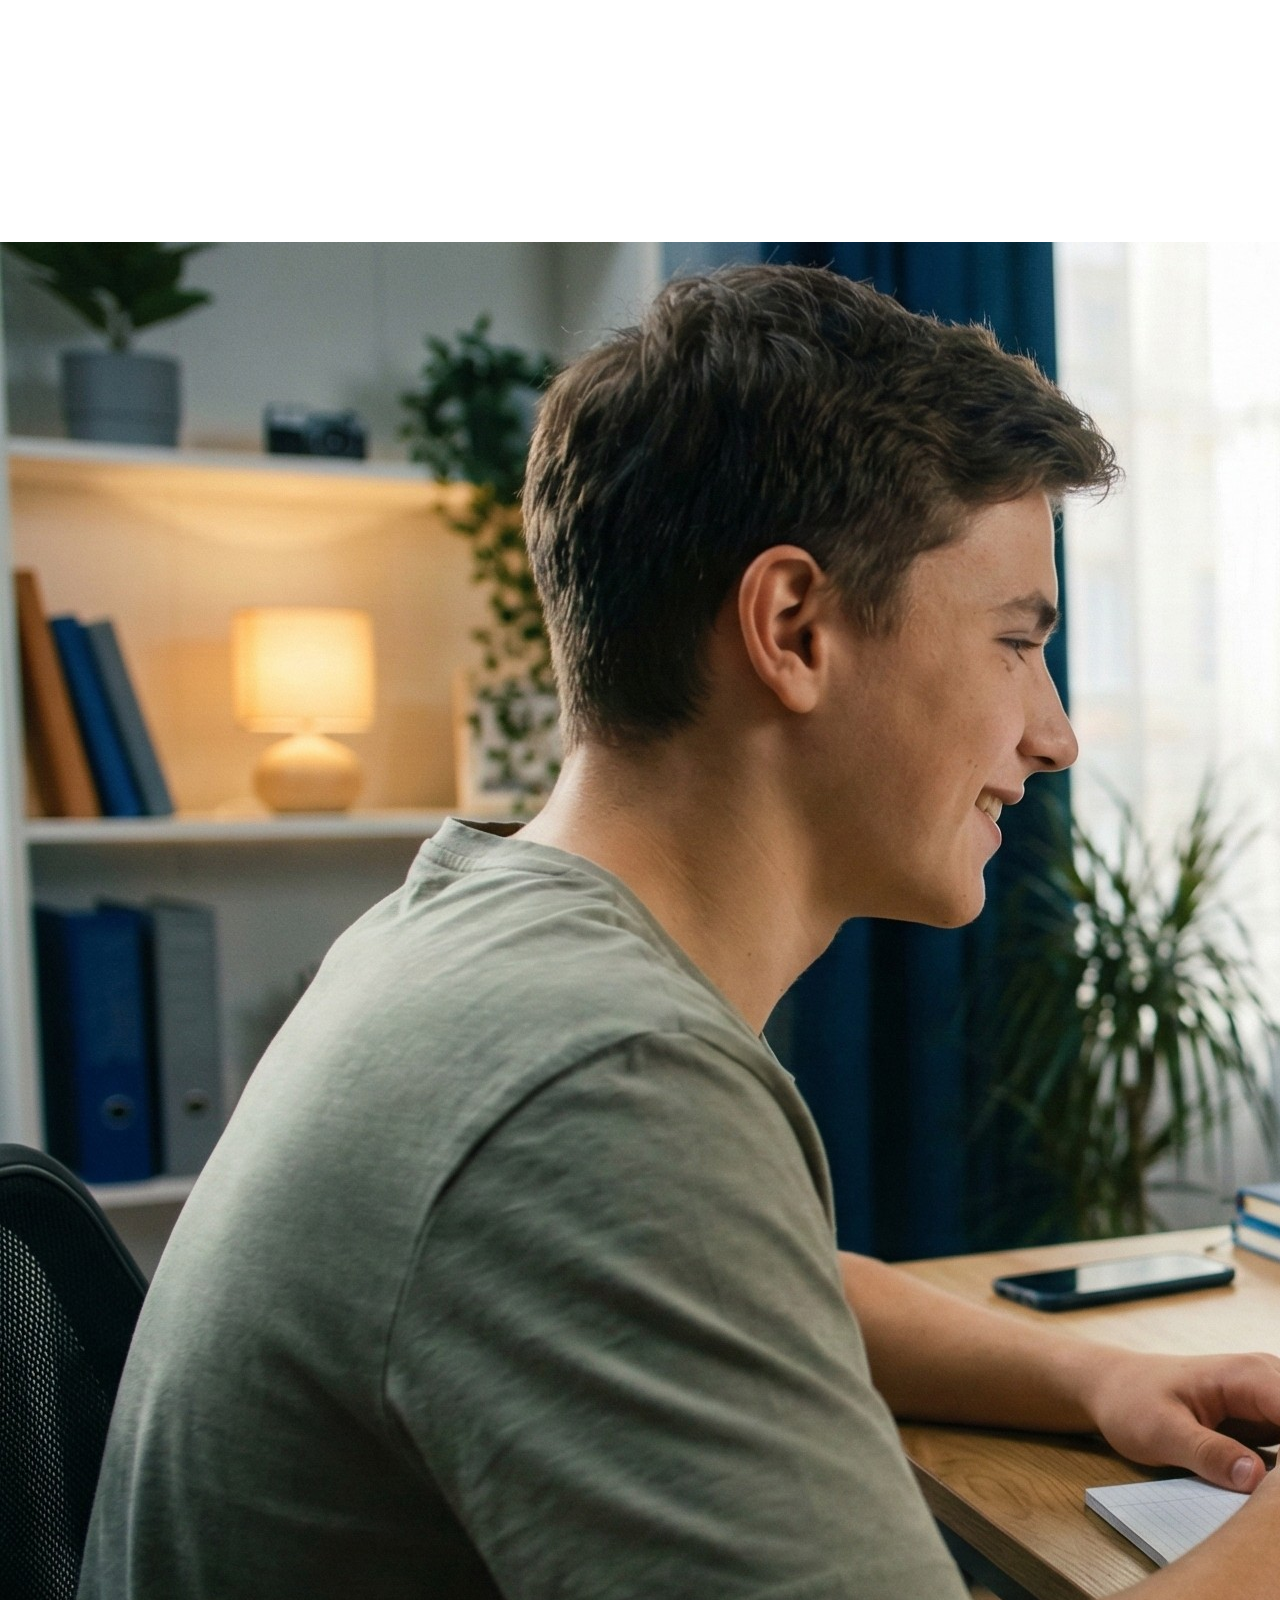
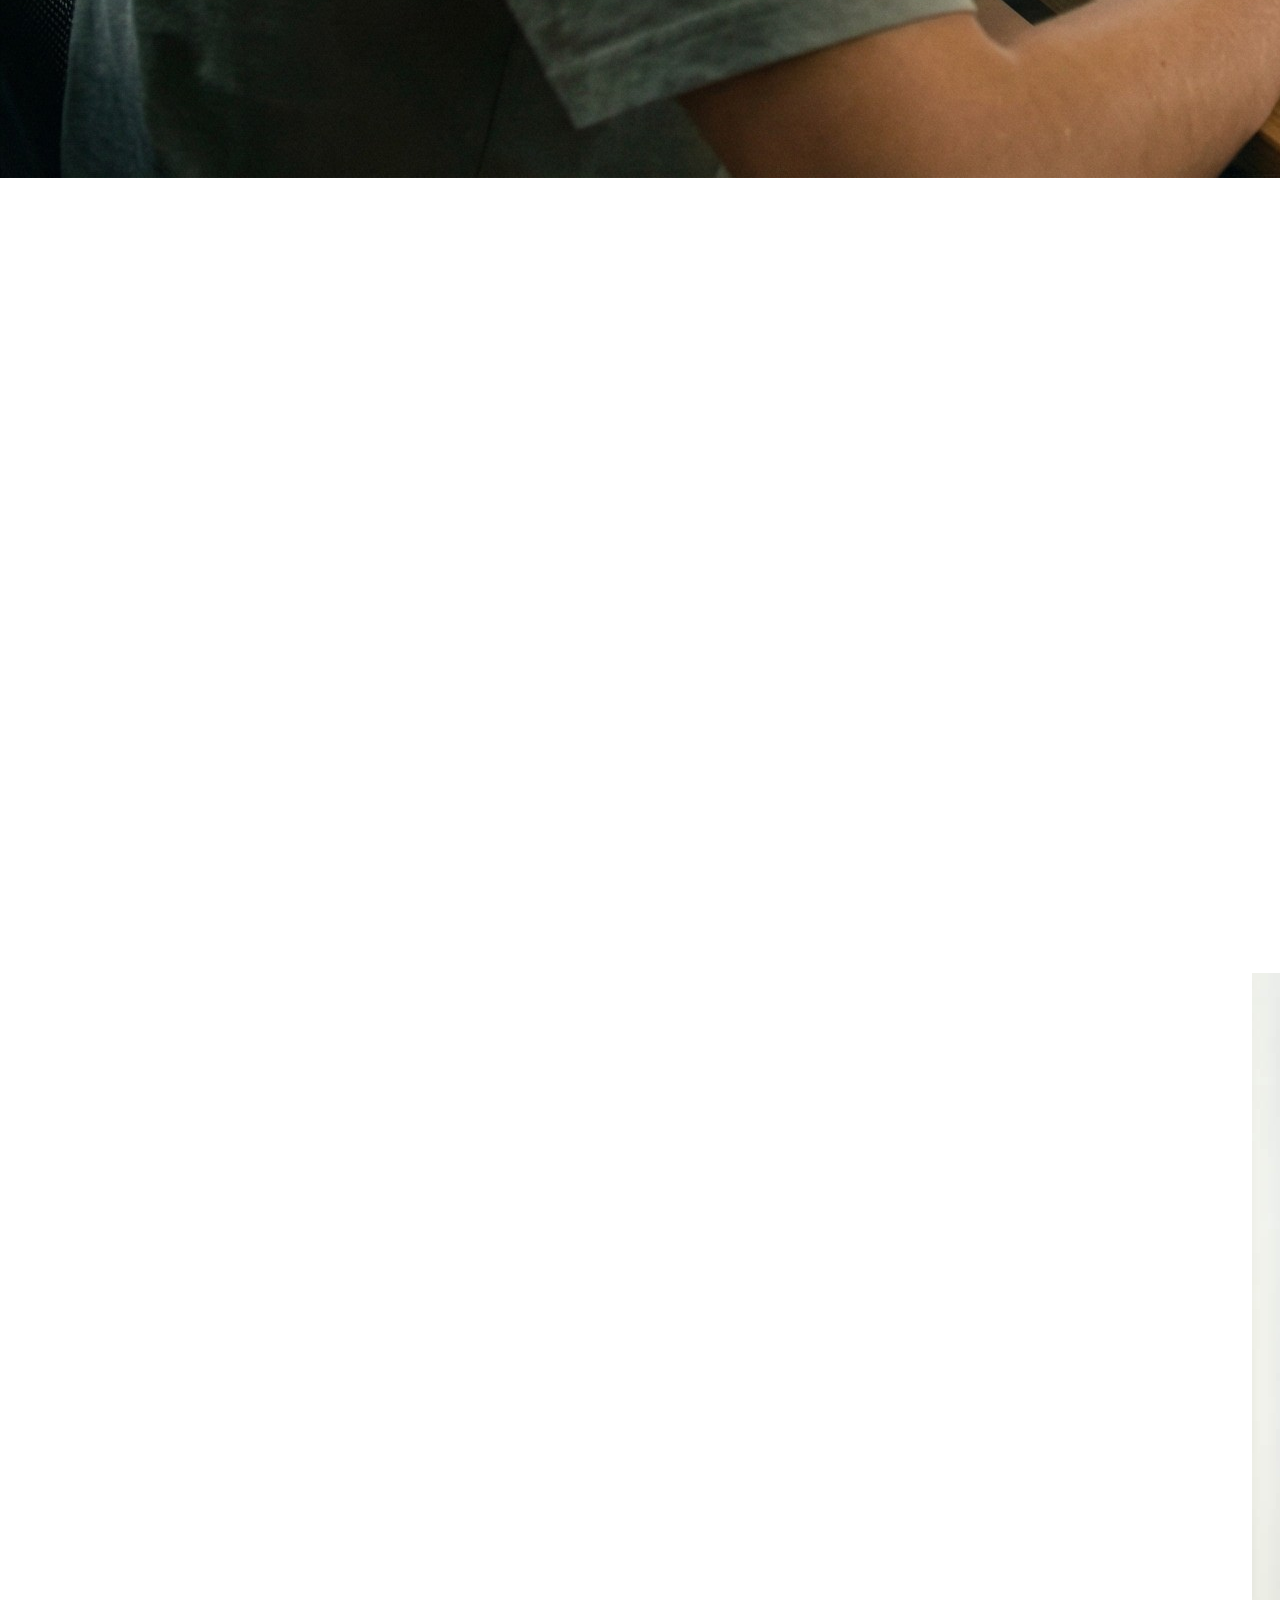
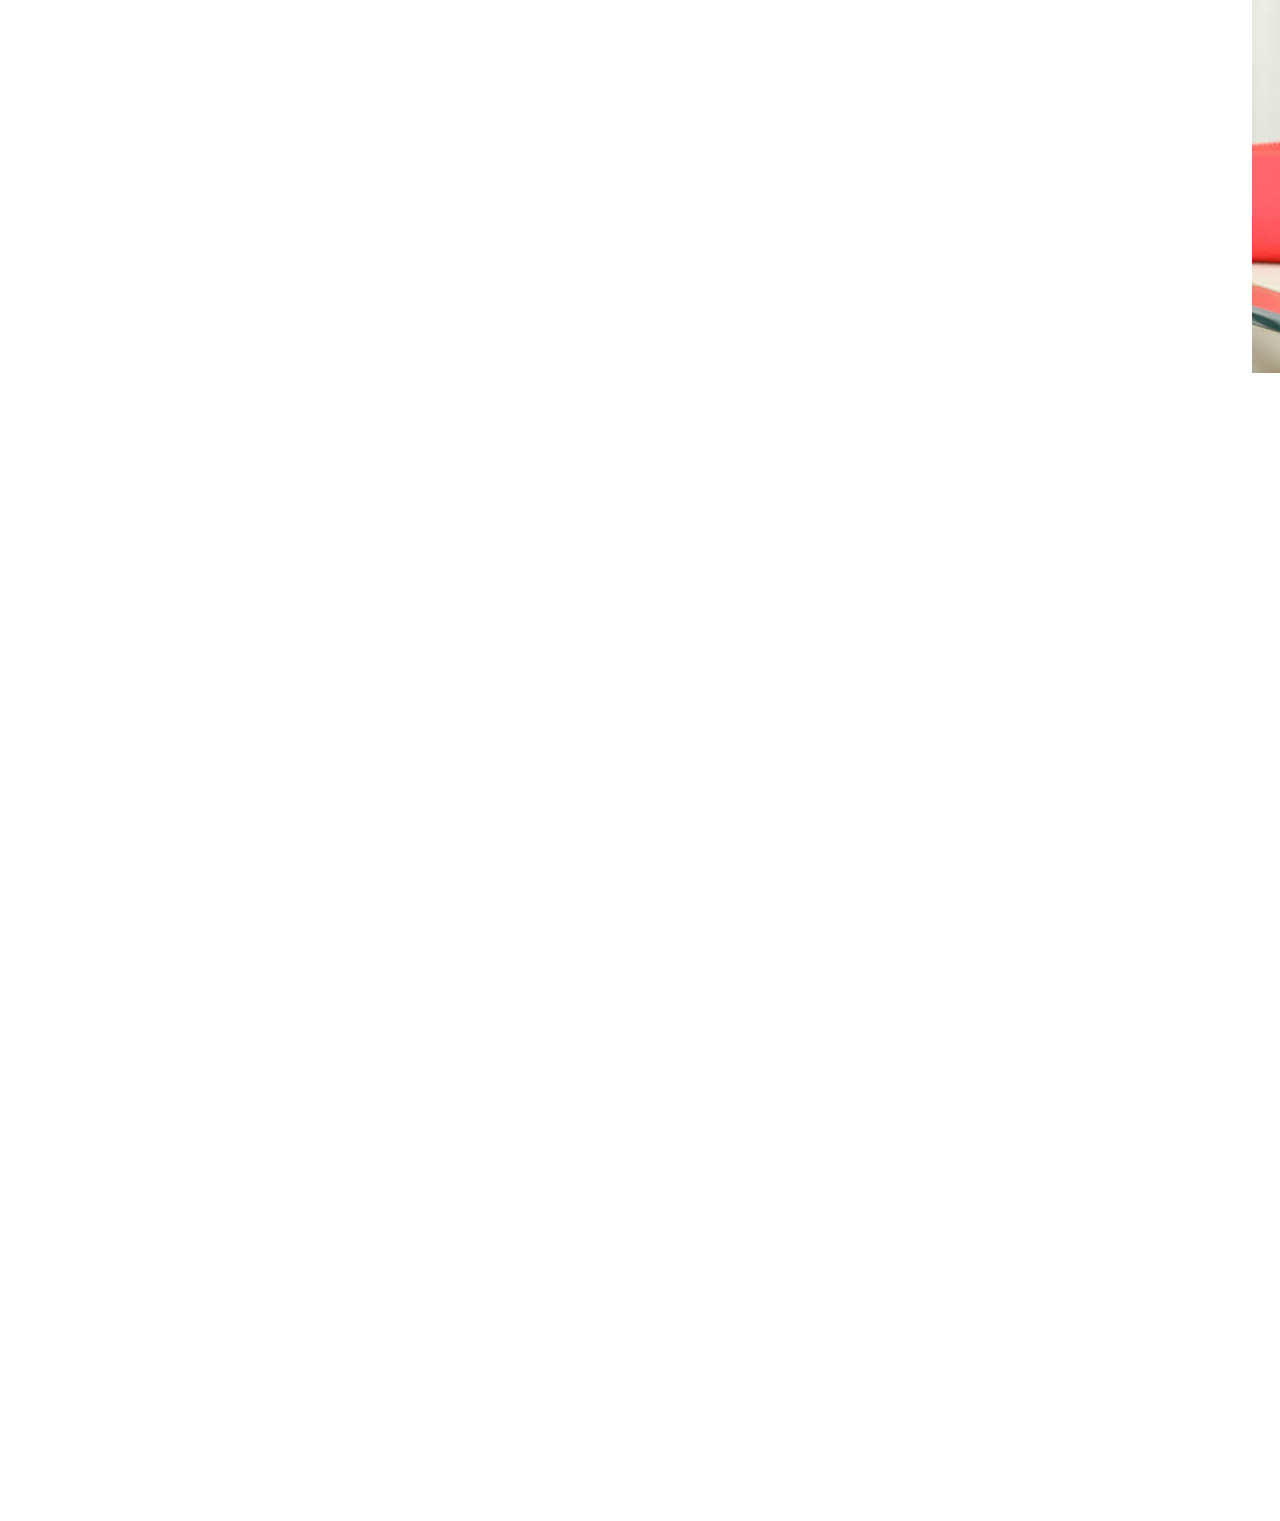
==== index.html @ 4097d0b9 "Add files via upload" ====
<!DOCTYPE html>
<html lang="he" dir="rtl">
<head>
    <meta charset="UTF-8">
    <meta name="viewport" content="width=device-width, initial-scale=1.0">
    <title>MathBoost - לומדים מתמטיקה בקלות</title>
    <link rel="preconnect" href="https://fonts.googleapis.com">
    <link rel="preconnect" href="https://fonts.gstatic.com" crossorigin>
    <link href="https://fonts.googleapis.com/css2?family=Rubik:wght@400;500;700&display=swap" rel="stylesheet">
    <link rel="stylesheet" href="style.css">
    <link rel="stylesheet" href="https://cdnjs.cloudflare.com/ajax/libs/font-awesome/6.0.0/css/all.min.css">
</head>
<body>

    <header class="site-header">
        <div class="container header-wrapper">
            <div class="site-logo">
                <a href="index.html">MathBoost</a>
            </div>
            
            <nav class="navigation-menu">
                <ul>
                    <li><a href="lessons.html">נושאי לימוד</a></li>
                    <li><a href="practice.html">תרגול ובחנים</a></li>
                    <li><a href="#" onclick="alertNotImplemented(event)" title="הדף לא מומש">אודות</a></li>
                    <li><a href="#" onclick="alertNotImplemented(event)" title="הדף לא מומש">צור קשר</a></li>
                </ul>
            </nav>

            <div class="header-actions">
                <div class="user-profile-container" id="userProfile">
                    <div class="user-profile">
                        <i class="fas fa-user-circle"></i>
                        <span>שלום, דניאל</span>
                        <i class="fas fa-chevron-down dropdown-arrow"></i>
                    </div>
                    <ul class="dropdown-menu" id="userDropdown">
                        <li><a href="dashboard.html"><i class="fas fa-th-large"></i> אזור אישי</a></li>
                        <li><a href="#" onclick="alertNotImplemented(event)" title="הדף לא מומש" class="logout-link"><i class="fas fa-sign-out-alt"></i> התנתק</a></li>
                    </ul>
                </div>
                <a href="book-lesson.html" class="btn btn-primary">הזמן שיעור פרטי</a>
            </div>
        </div>
    </header>

    <main>
        <section class="hero-section">
            <div class="hero-layout">
                <div class="hero-visual-side">
                   <img src="images/live-class.jpg" alt="שיעור פרטי אונליין במתמטיקה" class="hero-image">
                </div>

                <div class="hero-content-side">
                    <div class="hero-text-container">
                        <h1>לומדים מתמטיקה <br>בקלות</h1>
                        <p>נתקעת בשיעורי הבית? אנחנו כאן כדי לעזור. סרטוני הסבר קצרים, תרגול ממוקד ומורים פרטיים זמינים.</p>
                        
                        <div class="hero-cta-group">
                            <a href="book-lesson.html" class="btn btn-primary">קבע שיעור פרטי</a>
                            <a href="lessons.html" class="btn btn-outline">התחל ללמוד</a>
                        </div>
                    </div>
                </div>
            </div>
        </section>

        <section class="subjects-section">
            <div class="container">
                <h2 class="section-heading">כל החומר לבגרות במקום אחד</h2>
                <div class="subjects-grid">
                    <article class="subject-card">
                        <div class="subject-icon-wrapper">🎲</div> 
                        <h3>הסתברות</h3>
                        <p>חישוב סיכויים וסטטיסטיקה</p>
                    </article>
                    <article class="subject-card">
                        <div class="subject-icon-wrapper">🔺</div> 
                        <h3>גאומטריה</h3>
                        <p>משפטים והוכחות בצורה ויזואלית</p>
                    </article>
                    <article class="subject-card">
                        <div class="subject-icon-wrapper">∫</div> 
                        <h3>חדו״א</h3>
                        <p>חקירת פונקציות ונגזרות</p>
                    </article>
                    <article class="subject-card">
                        <div class="subject-icon-wrapper">✖️</div> 
                        <h3>אלגברה</h3>
                        <p>משוואות ואי-שוויונות</p>
                    </article>
                </div>
            </div>
        </section>

        <section class="testimonials-section">
            <div class="container">
                <h2 class="section-heading">תלמידים ממליצים</h2>
                <div class="testimonials-grid">
                    <article class="testimonial-item">
                        <div class="rating-stars">
                            <i class="fas fa-star"></i><i class="fas fa-star"></i><i class="fas fa-star"></i><i class="fas fa-star"></i><i class="fas fa-star"></i>
                        </div>
                        <p class="testimonial-quote">"הסרטונים הצילו אותי לפני המתכונת!"</p>
                        <div class="student-profile">
                            <img src="images/student1.jpeg" alt="תמונת פרופיל" class="student-avatar">
                            <div class="student-info">
                                <span class="student-name">יובל כהן</span>
                                <span class="student-grade">תלמיד כיתה י"א</span>
                            </div>
                        </div>
                    </article>

                    <article class="testimonial-item">
                        <div class="rating-stars">
                            <i class="fas fa-star"></i><i class="fas fa-star"></i><i class="fas fa-star"></i><i class="fas fa-star"></i><i class="fas fa-star"></i>
                        </div>
                        <p class="testimonial-quote">"סוף סוף הבנתי וקטורים, תודה רבה."</p>
                        <div class="student-profile">
                            <img src="images/student2.jpg" alt="תמונת פרופיל" class="student-avatar">
                            <div class="student-info">
                                <span class="student-name">דניאל לוי</span>
                                <span class="student-grade">תלמיד כיתה י"ב</span>
                            </div>
                        </div>
                    </article>

                    <article class="testimonial-item">
                        <div class="rating-stars">
                            <i class="fas fa-star"></i><i class="fas fa-star"></i><i class="fas fa-star"></i><i class="fas fa-star"></i><i class="fas fa-star"></i>
                        </div>
                        <p class="testimonial-quote">"המורה הפרטי היה סבלני ומקצועי מאוד."</p>
                        <div class="student-profile">
                            <img src="images/student3.jpg" alt="תמונת פרופיל" class="student-avatar">
                            <div class="student-info">
                                <span class="student-name">נועה רז</span>
                                <span class="student-grade">תלמידת כיתה י'</span>
                            </div>
                        </div>
                    </article>
                </div>
            </div>
        </section>
    </main>

    <footer class="site-footer">
        <div class="container">
            <div class="footer-grid">
                <div class="footer-column">
                    <h4>MathBoost</h4>
                    <p>© 2025 כל הזכויות שמורות</p>
                </div>
                <div class="footer-column">
                    <h4>ניווט מהיר</h4>
                    <ul>
                        <li><a href="index.html">דף הבית</a></li>
                        <li><a href="lessons.html">נושאי לימוד</a></li>
                        
                        <li><a href="#" onclick="alertNotImplemented(event)" title="הדף לא מומש">אודות</a></li>
                        
                        <li><a href="book-lesson.html">קביעת שיעור</a></li>
                    </ul>
                </div>
                <div class="footer-column">
                    <h4>צור קשר</h4>
                    <ul>
                        <li><a href="mailto:info@mathboost.co.il">info@mathboost.co.il</a></li>
                        <li><a href="#" onclick="alertNotImplemented(event)" title="הדף לא מומש">פייסבוק</a></li>
                        <li><a href="#" onclick="alertNotImplemented(event)" title="הדף לא מומש">אינסטגרם</a></li>
                    </ul>
                </div>
            </div>
        </div>
    </footer>

    <script src="js/not-implemented-message.js"></script>
    <script src="js/header.js"></script>
</body>
</html>
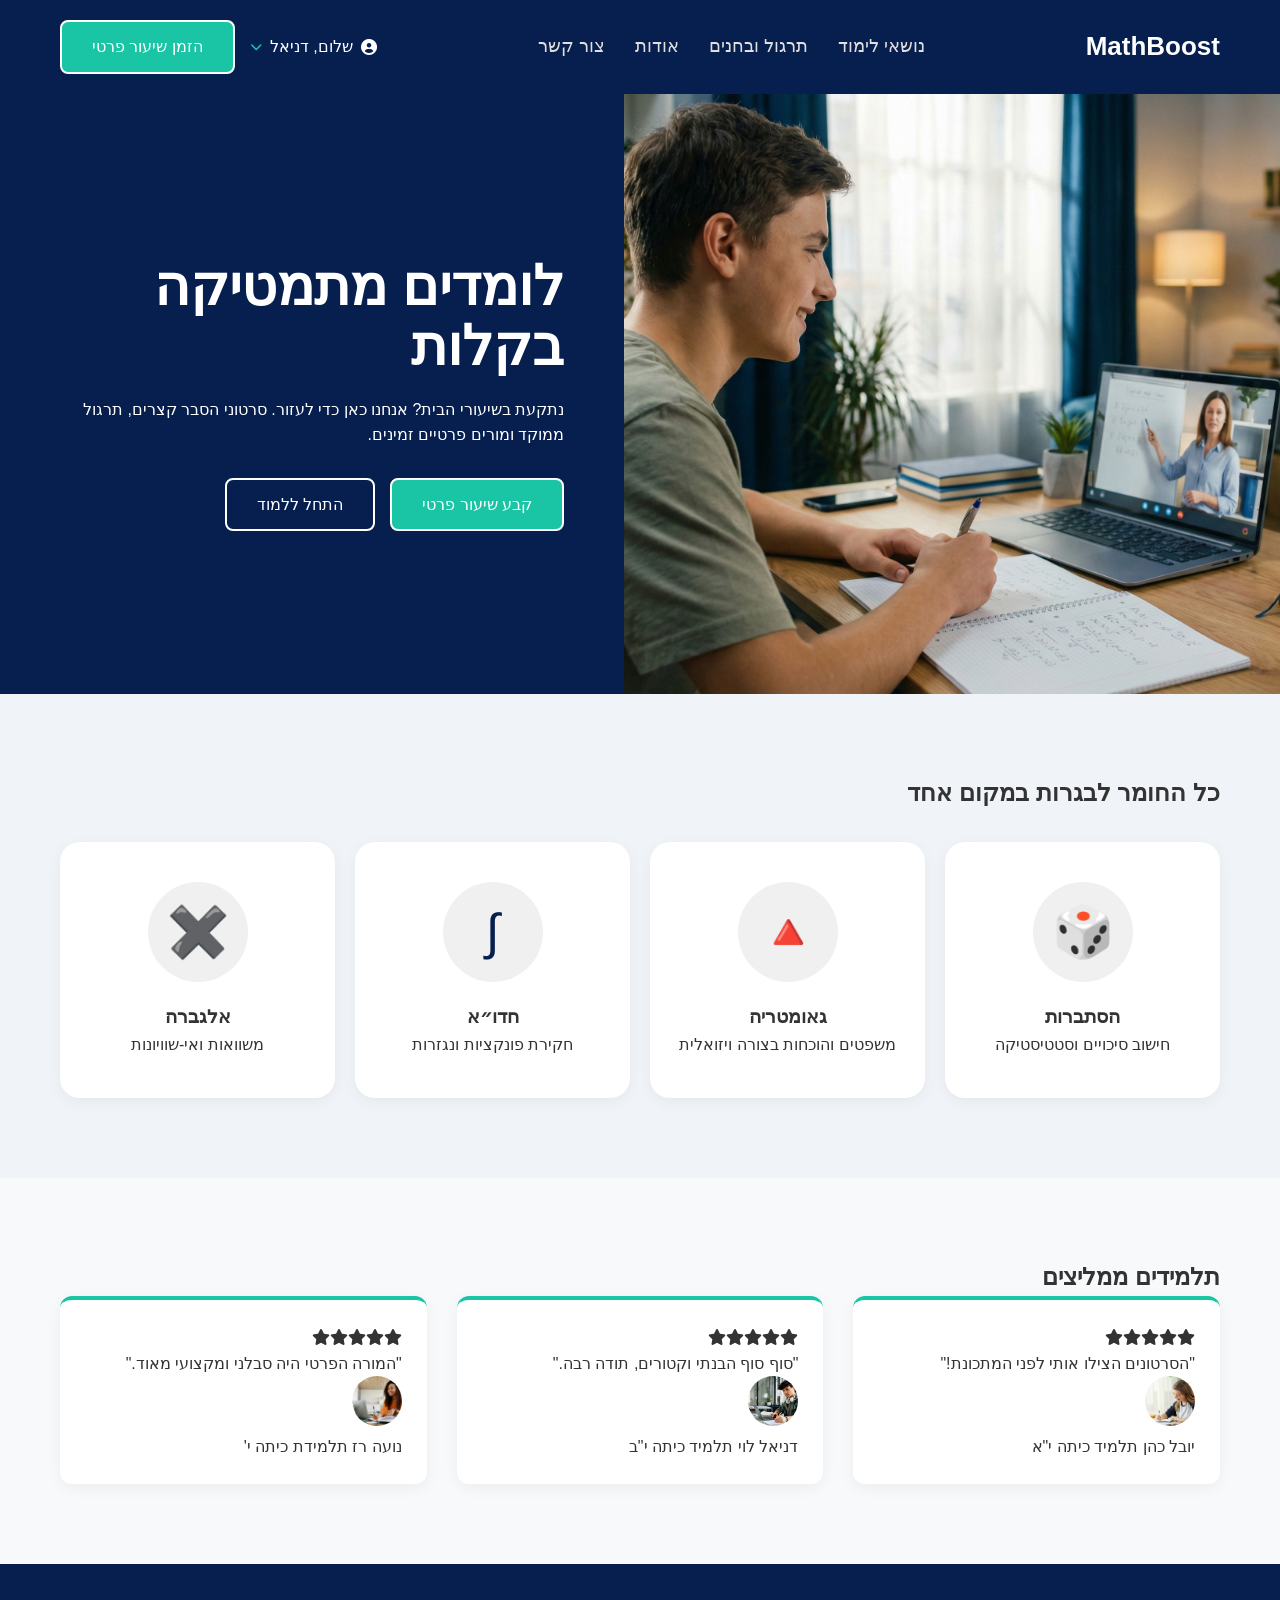
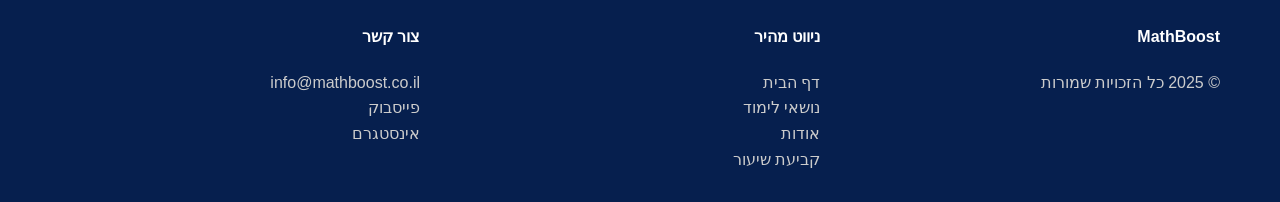
==== commit ef618a47: "Update stylesheet link path in index.html" ====
--- a/index.html
+++ b/index.html
@@ -7,7 +7,7 @@
     <link rel="preconnect" href="https://fonts.googleapis.com">
     <link rel="preconnect" href="https://fonts.gstatic.com" crossorigin>
     <link href="https://fonts.googleapis.com/css2?family=Rubik:wght@400;500;700&display=swap" rel="stylesheet">
-    <link rel="stylesheet" href="style.css">
+    <link rel="stylesheet" href="css/style.css">
     <link rel="stylesheet" href="https://cdnjs.cloudflare.com/ajax/libs/font-awesome/6.0.0/css/all.min.css">
 </head>
 <body>
@@ -176,4 +176,4 @@
     <script src="js/not-implemented-message.js"></script>
     <script src="js/header.js"></script>
 </body>
-</html>+</html>
--- a/css/style.css
+++ b/css/style.css
@@ -0,0 +1,1916 @@
+/* --- Global Configuration & Theme Variables --- */
+:root {
+    --primary-color: #061f4e; /* Deep blue */
+    --accent-color: #19c5a5;  /* Teal */
+    --text-color: #333333;
+    --light-bg: #f8f9fa;
+    --white: #ffffff;
+    --shadow-soft: 0 4px 15px rgba(0,0,0,0.05);
+    --shadow-bold: 0 10px 30px rgba(0,0,0,0.1);
+    --font-main: 'Rubik', sans-serif;
+}
+
+/* --- Base Reset --- */
+* {
+    margin: 0;
+    padding: 0;
+    box-sizing: border-box;
+    -webkit-tap-highlight-color: transparent; /* Smooth touch for iPhone */
+}
+
+body {
+    font-family: var(--font-main);
+    direction: rtl;
+    background-color: var(--light-bg);
+    color: var(--text-color);
+    line-height: 1.6;
+    overflow-x: hidden; /* Prevents horizontal scroll issues */
+}
+
+a {
+    text-decoration: none;
+    color: inherit;
+}
+
+ul {
+    list-style: none;
+}
+
+.container {
+    max-width: 1200px;
+    margin: 0 auto;
+    padding: 0 20px;
+}
+
+button, input, select, textarea {
+    font-family: inherit;
+    font-size: inherit; 
+}
+
+/* --- Buttons --- */
+.btn {
+    display: inline-block;
+    padding: 12px 30px;
+    border-radius: 8px;
+    font-weight: 500;
+    transition: all 0.3s ease;
+    cursor: pointer;
+    text-align: center;
+}
+
+.btn-primary {
+    background-color: var(--accent-color);
+    color: var(--white);
+    border: 2px solid var(--white);
+}
+
+.btn-primary:hover {
+    background-color: #1ab699;
+    transform: translateY(-2px);
+}
+
+.btn-outline {
+    background-color: transparent;
+    color: var(--white);
+    border: 2px solid var(--white);
+}
+
+/* --- Header --- */
+.site-header {
+    background-color: var(--primary-color);
+    padding: 20px 0;
+    position: sticky;
+    top: 0;
+    z-index: 1000;
+}
+
+.header-wrapper {
+    display: flex;
+    justify-content: space-between;
+    align-items: center;
+}
+
+.site-logo a {
+    font-size: 26px;
+    font-weight: 700;
+    color: var(--white);
+}
+
+.navigation-menu ul {
+    display: flex;
+    gap: 30px;
+    align-items: center;
+}
+
+.navigation-menu a {
+    color: #e0e0e0;
+    font-size: 18px;
+    transition: color 0.3s;
+}
+
+.navigation-menu a:hover {
+    color: var(--accent-color);
+}
+
+.header-actions {
+    display: flex;
+    align-items: center; 
+    gap: 1.5rem;
+}
+
+.user-actions {
+    display: flex;
+    align-items: center;
+    gap: 1.5rem; 
+}
+
+.header-actions {
+    display: flex;
+    align-items: center; 
+    gap: 16px; 
+}
+
+/* --- (User Profile Dropdown Menu) --- */
+
+.user-profile-container {
+    position: relative;
+    cursor: pointer;
+    font-family: var(--font-main);
+}
+
+.user-profile {
+    display: flex;
+    align-items: center;
+    gap: 8px;
+    color: var(--white); 
+    font-weight: 500;
+}
+
+.dropdown-arrow {
+    font-size: 12px;
+    transition: transform 0.3s ease;
+    color: var(--accent-color);
+}
+
+
+.dropdown-menu {
+    position: absolute;
+    top: 100%;
+    right: 0; /* (RTL) */
+    background-color: var(--white); 
+    border: 1px solid var(--accent-color);
+    border-radius: 8px;
+    list-style: none;
+    margin-top: 20px;
+    min-width: 150px;
+    box-shadow: var(--shadow-bold);
+    display: none; /* default - hidden */
+    z-index: 1000;
+}
+
+.dropdown-menu.show {
+    display: block;
+}
+
+.dropdown-menu li a {
+    color: var(--primary-color);
+    text-decoration: none;
+    padding: 12px 20px;
+    display: flex;
+    align-items: center;
+    gap: 12px;
+    font-size: 15px;
+    transition: all 0.3s ease;
+}
+
+.dropdown-menu li a:hover {
+    background-color: var(--accent-color);
+    color: var(--primary-color); 
+    border-radius: 8px;
+
+}
+
+/* --- Hero Section --- */
+.hero-section {
+    position: relative;
+    background-color: var(--primary-color); 
+    min-height: 600px;
+    display: flex;
+}
+
+.hero-layout {
+    display: flex;
+    width: 100%;
+}
+
+.hero-content-side {
+    flex: 1; 
+    display: flex;
+    align-items: center;
+    justify-content: center; 
+    padding: 60px;
+    color: var(--white);
+    z-index: 2; 
+}
+
+.hero-text-container h1 {
+    font-size: 55px;
+    line-height: 1.1;
+    margin-bottom: 20px;
+}
+
+.hero-visual-side {
+    flex: 1.3; 
+    position: relative;
+    overflow: hidden; 
+}
+
+.hero-image {
+    width: 100%;
+    height: 100%;
+    object-fit: cover; 
+    display: block;
+}
+
+.hero-cta-group {
+    display: flex;
+    gap: 15px;
+    margin-top: 30px;
+}
+
+/* --- Subjects Grid & Icons --- */
+.subjects-section {
+    padding: 80px 0;
+    background-color: #f0f4f8; 
+}
+
+.subjects-grid {
+    display: grid;
+    grid-template-columns: repeat(4, 1fr); 
+    gap: 20px;             
+    margin-top: 30px;
+}
+
+.subject-card {
+    background: var(--white);
+    padding: 40px 20px;
+    border-radius: 20px;
+    text-align: center;
+    box-shadow: var(--shadow-soft); 
+    transition: transform 0.3s ease, box-shadow 0.3s ease;
+    flex: unset; 
+    min-width: 0; 
+    display: flex;
+    flex-direction: column;
+    align-items: center;
+}
+
+.subject-card:hover {
+    transform: translateY(-10px);
+    box-shadow: var(--shadow-bold);
+}
+
+.subject-icon-wrapper {
+    font-size: 50px;
+    background: #f0f0f0;    
+    width: 100px;
+    height: 100px;
+    border-radius: 50%;
+    display: flex;
+    align-items: center;
+    justify-content: center;
+    
+    color: var(--primary-color);
+    margin-bottom: 20px;
+    transition: all 0.3s ease;
+}
+
+.subject-card:hover .subject-icon-wrapper {
+    background: var(--accent-color);
+    color: var(--white);
+}
+
+/* --- Testimonials --- */
+.testimonials-section {
+    padding: 80px 0;
+}
+
+.testimonials-grid {
+    display: grid;
+    grid-template-columns: repeat(3, 1fr); 
+    gap: 30px;
+}
+
+.testimonial-item {
+    background: var(--white);
+    padding: 25px;
+    border-radius: 12px;
+    box-shadow: var(--shadow-soft);
+    border-top: 4px solid var(--accent-color); 
+}
+
+.student-avatar {
+    width: 50px;
+    height: 50px;
+    border-radius: 50%;
+    object-fit: cover;
+}
+
+/* --- Footer --- */
+.site-footer {
+    background-color: var(--primary-color);
+    color: #ccc;
+    padding: 60px 0 30px;
+}
+
+.footer-grid {
+    display: flex;
+    justify-content: space-between;
+    gap: 40px;
+}
+
+.footer-column {
+    flex: 1;
+}
+
+.footer-column h4 {
+    color: var(--white);
+    margin-bottom: 20px;
+}
+
+/* --- Responsive Design (Mobile - iPhone Optimized) --- */
+@media (max-width: 768px) {
+    .header-wrapper {
+        flex-direction: column;
+        gap: 15px;
+        text-align: center;
+    }
+
+    .navigation-menu ul {
+        flex-wrap: wrap;
+        justify-content: center;
+        gap: 12px;
+    }
+
+    .navigation-menu a {
+        font-size: 16px;
+    }
+
+    .hero-layout {
+        flex-direction: column;
+    }
+
+    .hero-content-side {
+        padding: 40px 20px;
+        order: 1;
+        text-align: center;
+    }
+
+    .hero-visual-side {
+        height: 300px; 
+        order: 2;
+    }
+
+    .hero-text-container h1 {
+        font-size: 34px;
+    }
+
+    .hero-cta-group {
+        flex-direction: column;
+        width: 100%;
+    }
+
+    .btn {
+        width: 100%;
+    }
+
+    .subject-card {
+        flex: 0 1 calc(48% - 10px);
+    }
+
+    .subjects-grid, .testimonials-grid, .footer-grid {
+        grid-template-columns: 1fr;
+        flex-direction: column;
+        text-align: center;
+    }
+
+    .subject-icon-wrapper {
+        width: 90px;
+        height: 90px;
+        font-size: 45px;
+    }
+
+    .user-profile span {
+        display: none; 
+    }
+    
+    .user-actions {
+        gap: 12px;
+    }
+}
+
+/* =========================================
+   Booking Page Specific Styles
+   ========================================= */
+
+.booking-section {
+    padding: 20px 0 100px;
+    background-color: var(--light-bg); 
+}
+
+.page-title {
+    text-align: center;
+    font-size: 36px;
+    color: var(--primary-color);
+    margin-bottom: 20px;
+}
+
+/* --- Layout Grid --- */
+.booking-layout {
+    display: grid;
+    grid-template-columns: 1fr 2fr; 
+    gap: 40px;
+    align-items: start; /* שהאלמנטים יתחילו מלמעלה */
+}
+
+/* --- Teacher Info Card--- */
+.teacher-info-card {
+    background: var(--white);
+    padding: 30px;
+    border-radius: 16px;
+    box-shadow: var(--shadow-soft); /* צללית עדינה */
+    text-align: center;
+    position: sticky; 
+    top: 100px;
+}
+
+.teacher-image-wrapper {
+    width: 120px;
+    height: 120px;
+    margin: 0 auto 20px;
+    border-radius: 50%;
+    overflow: hidden;
+    border: 4px solid var(--accent-color); 
+}
+
+.teacher-img {
+    width: 100%;
+    height: 100%;
+    object-fit: cover;
+}
+
+.teacher-info-card h3 {
+    color: var(--primary-color);
+    margin-bottom: 15px;
+    font-size: 24px;
+}
+
+.teacher-bio {
+    font-size: 15px;
+    color: #666;
+    margin-bottom: 25px;
+}
+
+.teacher-badges {
+    text-align: right;
+    display: inline-block;
+}
+
+.teacher-badges li {
+    margin-bottom: 10px;
+    color: var(--text-color);
+}
+
+.teacher-badges i {
+    color: var(--accent-color);
+    margin-left: 10px;
+}
+
+/* --- Form Container --- */
+.form-wrapper-card {
+    background: var(--white);
+    padding: 40px;
+    border-radius: 20px;
+    box-shadow: var(--shadow-bold); 
+    border-top: 5px solid var(--primary-color); 
+}
+
+/* --- Form Design--- */
+.form-group {
+    margin-bottom: 25px;
+    position: relative; 
+}
+
+.form-row {
+    display: flex;
+    gap: 20px;
+}
+
+.half-width {
+    flex: 1;
+}
+
+label {
+    display: block;
+    margin-bottom: 8px;
+    font-weight: 500;
+    color: var(--primary-color);
+}
+
+.required {
+    color: #e74c3c; 
+}
+
+input[type="text"],
+input[type="tel"],
+input[type="email"],
+input[type="date"],
+select {
+    width: 100%;
+    padding: 12px 15px;
+    border: 2px solid #e0e0e0;
+    border-radius: 8px;
+    font-family: var(--font-main);
+    font-size: 16px;
+    transition: all 0.3s ease;
+    outline: none;
+}
+
+
+input:focus, select:focus {
+    border-color: var(--primary-color);
+    box-shadow: 0 0 0 3px rgba(6, 31, 78, 0.1);
+}
+
+.btn-submit {
+    font-size: 18px;
+    padding: 15px;
+    margin-top: 10px;
+    border: none; 
+}
+
+.btn-block {
+    display: block;
+    width: 100%;
+}
+
+.form-note {
+    text-align: center;
+    font-size: 14px;
+    color: #888;
+    margin-top: 15px;
+}
+
+.error-message {
+    display: none; 
+    font-size: 13px;
+    color: #e74c3c;
+    margin-top: 5px;
+}
+
+@media (max-width: 768px) {
+    .booking-layout {
+        grid-template-columns: 1fr; 
+        gap: 30px;
+    }
+
+    .teacher-info-card {
+        position: static; 
+        order: -1; /* המורה תופיע מעל הטופס */
+    }
+
+    .form-wrapper-card {
+        padding: 25px;
+    }
+
+    .form-row {
+        flex-direction: column; 
+        gap: 25px;
+    }
+}
+
+.input-error {
+    border-color: #e74c3c !important;
+    background-color: #fdf2f2;
+}
+
+.success-msg {
+    text-align: center;
+    padding: 40px;
+    color: var(--primary-color);
+    animation: fadeIn 1s ease;
+}
+
+/* --- Lessons Page Layout --- */
+.lessons-layout {
+    display: grid;
+    grid-template-columns: 280px 1fr;
+    gap: 40px;
+    padding: 40px 20px;
+    align-items: start;
+    max-width: 1200px; /* הגבלה כדי שלא ימתח מדי במסכים ענקיים */
+    margin: 0 auto;
+}
+
+/* Sidebar Filters */
+.filters-sidebar {
+    background: var(--white);
+    padding: 30px;
+    border-radius: 16px;
+    box-shadow: var(--shadow-soft);
+    position: sticky;
+    top: 100px;
+}
+
+.filter-header {
+    display: flex;
+    justify-content: space-between;
+    align-items: center;
+    margin-bottom: 25px;
+}
+
+.btn-text {
+    background: none;
+    border: none;
+    color: var(--accent-color);
+    cursor: pointer;
+    font-weight: 500;
+    text-decoration: underline;
+}
+
+.filter-group {
+    margin-bottom: 30px;
+}
+
+.filter-group h4 {
+    margin-bottom: 15px;
+    font-size: 18px;
+    color: var(--primary-color);
+}
+
+.radio-label {
+    display: block;
+    margin-bottom: 12px;
+    cursor: pointer;
+    font-size: 16px;
+    transition: color 0.2s;
+}
+
+.radio-label input {
+    margin-left: 10px;
+    accent-color: var(--accent-color);
+}
+
+/* Lessons Grid & Cards */
+.lessons-grid {
+    display: grid;
+    grid-template-columns: repeat(auto-fill, minmax(300px, 1fr));
+    gap: 25px;
+}
+
+.lessons-card-detail {
+    background: var(--white);
+    padding: 30px;
+    border-radius: 20px;
+    box-shadow: var(--shadow-soft);
+    position: relative;
+    transition: transform 0.3s, box-shadow 0.3s;
+    border-top: 4px solid var(--accent-color);
+}
+
+.lessons-card-detail:hover {
+    transform: translateY(-8px);
+    box-shadow: var(--shadow-bold);
+}
+
+.category-tag {
+    position: absolute;
+    top: -15px;
+    right: 20px;
+    background: var(--primary-color);
+    color: var(--white);
+    padding: 5px 15px;
+    border-radius: 20px;
+    font-size: 12px;
+    font-weight: bold;
+}
+
+.subject-icon-large {
+    font-size: 40px;
+    margin-bottom: 15px;
+}
+
+.btn-outline-dark {
+    border: 2px solid var(--primary-color);
+    color: var(--primary-color);
+    padding: 10px 25px;
+    font-weight: 700;
+}
+
+.implemented-tag {
+    position: absolute;
+    top: -15px;
+    left: 20px;
+    background-color: #ff2e63; 
+    color: var(--white);
+    padding: 5px 15px;
+    border-radius: 20px;
+    font-size: 12px;
+    font-weight: bold;
+    z-index: 10;
+}
+
+/* עיצוב כפתור כבוי (Disabled) */
+.btn-outline-dark:disabled {
+    opacity: 0.5;
+    cursor: not-allowed;
+    border-color: #ccc;
+    color: #999;
+    pointer-events: auto;
+}
+
+/* ביטול אפקטים של Hover על כפתור כבוי */
+.btn-outline-dark:disabled:hover {
+    background-color: transparent;
+    color: #999;
+    transform: none;
+}
+
+.btn-outline-dark:hover {
+    background-color: var(--primary-color);
+    color: var(--white);
+}
+
+.card-meta-info {
+    display: flex;
+    gap: 15px;
+    margin: 20px 0;
+    font-size: 14px;
+    color: #666;
+}
+
+.card-meta-info i {
+    color: var(--accent-color);
+    margin-left: 5px;
+}
+
+.active-filter-status {
+    margin-bottom: 20px;
+    font-weight: 500;
+    color: var(--primary-color);
+}
+
+.no-results {
+    text-align: center;
+    padding: 50px;
+    color: #888;
+}
+
+.no-results i {
+    font-size: 48px;
+    margin-bottom: 15px;
+}
+
+/* Responsive */
+@media (max-width: 992px) {
+    .lessons-layout {
+        grid-template-columns: 1fr;
+    }
+    .filters-sidebar {
+        position: static;
+    }
+}
+
+@media (max-width: 992px) {
+    .lessons-layout {
+        grid-template-columns: 1fr; /* מעבר לטור אחד */
+        gap: 20px;
+    }
+
+    .filters-sidebar {
+        position: static; /* ביטול ה-sticky במוביל */
+        width: 100%;
+    }
+
+    .lessons-grid {
+        grid-template-columns: repeat(auto-fill, minmax(250px, 1fr));
+    }
+}
+
+/* סמארטפונים (iPhone וכדומה) */
+@media (max-width: 768px) {
+    .site-header {
+        padding: 10px 0;
+    }
+
+    .header-wrapper {
+        flex-direction: column;
+        gap: 15px;
+    }
+
+    .navigation-menu ul {
+        flex-wrap: wrap;
+        justify-content: center;
+        gap: 10px;
+    }
+
+    .page-intro h1 {
+        font-size: 28px;
+        text-align: center;
+    }
+
+    .page-intro p {
+        text-align: center;
+    }
+
+    /* התאמת כרטיסי הלימוד */
+    .lessons-grid {
+        grid-template-columns: 1fr; /* כרטיס אחד בשורה */
+    }
+
+    .lessons-card-detail {
+        padding: 20px;
+    }
+
+    /* התאמת פילטרים במוביל */
+    .filters-sidebar {
+        padding: 20px;
+    }
+
+    .filter-group {
+        display: inline-block; /* הצגת קבוצות פילטרים זו לצד זו אם יש מקום */
+        margin-left: 20px;
+        margin-bottom: 15px;
+    }
+
+    .footer-grid {
+        flex-direction: column;
+        text-align: center;
+        gap: 30px;
+    }
+}
+
+/* =========================================
+   Lesson Unit Page Styles (יחידת לימוד)
+   ========================================= */
+
+.lesson-unit-page {
+    background-color: var(--light-bg);
+    padding-bottom: 80px;
+}
+
+/* --- Lesson Hero --- */
+.lesson-hero {
+    background-color: var(--primary-color);
+    color: var(--white);
+    padding: 40px 0;
+    margin-bottom: 40px;
+}
+
+.breadcrumb {
+    font-size: 14px;
+    margin-bottom: 15px;
+    display: flex;
+    align-items: center;
+    gap: 8px; 
+    color: rgba(255, 255, 255, 0.8); /
+}
+
+.breadcrumb a {
+    color: white;
+    text-decoration: none;
+    transition: all 0.3s ease;
+    opacity: 0.9;
+}
+
+.breadcrumb a:hover {
+    opacity: 1;
+    text-decoration: underline;
+    color: var(--accent-color); 
+}
+
+
+.breadcrumb i {
+    font-size: 10px;
+    opacity: 0.6;
+}
+
+
+.breadcrumb span {
+    font-weight: 500;
+    opacity: 1;
+    color: var(--accent-color);
+}
+
+.container h1{
+    padding-top: 10px;
+}
+
+.lesson-hero h1 {
+    font-size: 32px;
+}
+
+/* --- Layout Structure --- */
+.lesson-container {
+    display: grid;
+    grid-template-columns: 1fr 320px; 
+    gap: 40px;
+    align-items: start;
+}
+
+.content-block {
+    background: var(--white);
+    padding: 35px;
+    border-radius: 15px;
+    box-shadow: var(--shadow-soft);
+    margin-bottom: 30px;
+}
+
+.content-block h2 {
+    color: var(--primary-color);
+    margin-bottom: 20px;
+    border-right: 4px solid var(--accent-color);
+    padding-right: 15px;
+    font-size: 24px;
+}
+
+/* --- Formula Card --- */
+.formula-card {
+    background-color: #f0f7f6; 
+    border: 2px dashed var(--accent-color);
+    border-radius: 12px;
+    padding: 25px;
+    margin: 25px 0;
+    text-align: center;
+}
+
+.formula-display {
+    font-size: 36px;
+    font-weight: 700;
+    color: var(--primary-color);
+    margin: 15px 0;
+    letter-spacing: 2px;
+    direction: ltr; 
+}
+
+.formula-legend ul {
+    text-align: right;
+    display: inline-block;
+    margin-top: 15px;
+}
+
+.formula-legend li {
+    margin-bottom: 8px;
+    font-size: 16px;
+}
+
+/* --- Example Boxes & Toggle Solution --- */
+.example-box {
+    border: 1px solid #e0e0e0;
+    border-radius: 10px;
+    padding: 24px;
+    margin-bottom: 20px;
+    background-color: var(--white);
+}
+
+.question {
+    font-size: 18px;
+    margin-bottom: 15px;
+    line-height: 1.5;
+}
+
+.toggle-solution-btn {
+    background-color: transparent;
+    color: var(--primary-color);
+    border: 1px solid var(--primary-color);
+    padding: 8px 16px;
+    border-radius: 5px;
+    cursor: pointer;
+    font-weight: 500;
+    transition: all 0.3s ease;
+    align-self: flex-end;
+}
+
+.toggle-solution-btn:hover {
+    background-color: var(--primary-color);
+    color: var(--white);
+}
+
+.solution-content {
+    display: none; 
+    margin-top: 15px;
+    padding: 15px;
+    background-color: #f9f9f9;
+    border-right: 3px solid var(--accent-color);
+    font-size: 16px;
+    width: 100%;
+}
+
+/* --- Video Section --- */
+.video-wrapper {
+    position: relative;
+    padding-bottom: 56.25%; /* שומר על יחס מסך 16:9 */
+    height: 0;
+    overflow: hidden;
+    border-radius: 12px;
+    box-shadow: var(--shadow-bold);
+    margin: 20px 0;
+}
+
+.video-wrapper iframe {
+    position: absolute;
+    top: 0;
+    left: 0;
+    width: 100%;
+    height: 100%;
+}
+
+.lesson-video {
+    position: absolute;
+    top: 0;
+    left: 0;
+    width: 100%;
+    height: 100%;
+    background-color: #000;
+}
+
+/* --- Sidebar Tips (Omer) --- */
+
+.sidebar-tips {
+    position: -webkit-sticky; /* תמיכה לדפדפני ספארי */
+    position: sticky;
+    top: 100px; 
+    align-self: start; 
+    height: fit-content; 
+    display: flex;
+    flex-direction: column;
+    gap: 20px;
+}
+
+.teacher-callout {
+    background: var(--white);
+    padding: 20px;
+    border-radius: 15px;
+    box-shadow: var(--shadow-soft);
+    text-align: center;
+    margin-bottom: 30px;
+}
+
+.teacher-avatar {
+    width: 100px;
+    height: 100px;
+    border-radius: 50%;
+    border: 3px solid var(--accent-color);
+    margin-bottom: 15px;
+    object-fit: cover;
+}
+
+.tip-bubble {
+    background: #eef2f7;
+    padding: 15px;
+    border-radius: 10px;
+    position: relative;
+    font-size: 14px;
+}
+
+
+.tip-bubble::after {
+    content: '';
+    position: absolute;
+    top: -10px;
+    left: 50%;
+    transform: translateX(-50%);
+    border-left: 10px solid transparent;
+    border-right: 10px solid transparent;
+    border-bottom: 10px solid #eef2f7;
+}
+
+.sticky-nav {
+    position: sticky;
+    top: 100px;
+    background: var(--white);
+    padding: 20px;
+    border-radius: 15px;
+    box-shadow: var(--shadow-soft);
+}
+
+.sticky-nav h3 {
+    font-size: 18px;
+    margin-bottom: 15px;
+    color: var(--primary-color);
+}
+
+.sticky-nav ul li {
+    margin-bottom: 12px;
+}
+
+.sticky-nav ul li a {
+    color: #666;
+    transition: color 0.3s;
+}
+
+.sticky-nav ul li a:hover {
+    color: var(--accent-color);
+}
+
+.q-table {
+    width: 100%;
+    border-collapse: collapse;
+    margin: 20px 0;
+    background: var(--white);
+}
+.q-table th, .q-table td {
+    padding: 12px;
+    border: 1px solid #ddd;
+    text-align: center;
+}
+.q-table th {
+    background-color: var(--primary-color);
+    color: var(--white);
+}
+
+.q-logic {
+    display: flex;
+    gap: 20px;
+    margin: 15px 0;
+}
+.logic-box {
+    flex: 1;
+    padding: 15px;
+    border-radius: 8px;
+    text-align: center;
+}
+.growth { 
+    background-color: #e8f5e9;
+    border: 1px solid #4caf50;
+}
+.decay { 
+    background-color: #ffebee;
+    border: 1px solid #f44336;
+}
+
+.steps-box {
+    background-color: #fff9c4;
+    padding: 20px;
+    border-radius: 12px;
+    border-right: 5px solid #fbc02d;
+    margin-top: 30px;
+}
+.steps-box ol { padding-right: 25px; }
+.steps-box li { margin-bottom: 10px; font-weight: 500; }
+
+.bagrut-question-text {
+    background: #f4f4f4;
+    padding: 20px;
+    border-radius: 10px;
+    margin-bottom: 15px;
+    border-right: 4px solid var(--primary-color);
+}
+
+/* --- Footer Area --- */
+.lesson-footer {
+    text-align: center;
+    margin-top: 50px;
+}
+
+.btn-large {
+    padding: 18px 40px;
+    font-size: 20px;
+}
+
+/* --- Responsive --- */
+@media (max-width: 992px) {
+    .lesson-container {
+        display: grid;
+        grid-template-columns: 1fr;
+        gap: 0; /* נשלוט ברווחים דרך האלמנטים */
+    }
+
+    .main-content, .sidebar-tips {
+        display: contents; /* מאפשר לילדים שלהם להסתדר ישירות בגריד האבא */
+    }
+
+    .sticky-nav { 
+        order: 1; 
+        position: static !important; /* ביטול סטיקי */
+        margin-bottom: 30px;
+    }
+
+    #intro { 
+        order: 2; 
+    }
+
+    .teacher-callout { 
+        order: 3; /* הטיפ של עומר - מופיע אחרי האינטרו */
+        margin-bottom: 30px;
+        position: static !important; /* ביטול סטיקי */
+    }
+
+    #warmup { 
+        order: 4; 
+    }
+
+    #bagrut { 
+        order: 5; 
+    }
+
+    #extra { 
+        order: 6; 
+    }
+
+    .lesson-footer { 
+        order: 7; 
+    }
+}
+
+/* =========================================
+   Practice Page Styles (תרגול ובחנים)
+   ========================================= */
+
+.quiz-card {
+    background: var(--white);
+    padding: 30px;
+    border-radius: 15px;
+    box-shadow: var(--shadow-soft);
+}
+
+.questions-gallery {
+    width: 100%;
+    background: #fff;
+    border: 2px solid #eee;
+    border-radius: 12px;
+    padding: 15px;
+    margin-bottom: 25px;
+    text-align: center;
+}
+
+.questions-gallery img {
+    max-width: 100%;
+    height: auto;
+    border-radius: 8px;
+}
+
+.step-indicator {
+    display: inline-block;
+    background: var(--primary-color);
+    color: white;
+    padding: 5px 15px;
+    border-radius: 20px;
+    margin-bottom: 15px;
+    font-size: 14px;
+}
+
+.options-grid {
+    display: grid;
+    grid-template-columns: 1fr 1fr;
+    gap: 15px;
+    margin-top: 20px;
+}
+
+.option-bt {
+    padding: 18px;
+    border: 2px solid #edf2f7;
+    border-radius: 10px;
+    background: white;
+    cursor: pointer;
+    font-size: 17px;
+    font-weight: 500;
+    transition: all 0.2s;
+    font-family: inherit;
+}
+
+.option-bt:hover {
+    border-color: var(--accent-color);
+    background: #f0fffd;
+}
+
+.feedback-box {
+    margin-top: 25px;
+    padding: 20px;
+    border-radius: 10px;
+    display: none;
+    animation: fadeIn 0.3s ease;
+}
+
+.correct { background: #d4edda; color: #155724; border: 1px solid #c3e6cb; }
+.wrong { background: #f8d7da; color: #721c24; border: 1px solid #f5c6cb; }
+
+.solution-path {
+    margin-top: 15px;
+    padding: 15px;
+    background-color: #f9fbfd;
+    border-right: 4px solid var(--accent-color); 
+    border-left: none; 
+    border-radius: 4px;
+    
+    font-family: 'Rubik', sans-serif;
+    direction: rtl;       
+    text-align: right;    
+    line-height: 1.6;
+}
+
+.solution-content {
+    display: none;      
+    margin-top: 10px;
+    font-weight: 500;
+    direction: rtl;       
+    text-align: right;    
+
+.math-formula, sub, sup {
+    direction: ltr;
+    display: inline-block;
+    unicode-bidi: embed;
+}
+
+.solution-path sub, .solution-path sup {
+    font-family: 'Rubik', sans-serif; 
+    font-size: 0.75em;
+}
+
+.solution-path sub { vertical-align: sub; }
+.solution-path sup { vertical-align: super; }
+
+
+.next-step-container {
+    margin-top: 30px;
+    text-align: left;
+    border-top: 1px solid #eee;
+    padding-top: 20px;
+}
+
+.nest-bt {
+    display: inline-block;
+    padding: 15px 40px;
+    background-color: var(--primary-color);
+    color: var(--white);
+    border: 2px solid var(--primary-color);
+    border-radius: 8px;
+    font-weight: 700;
+    font-size: 18px;
+    cursor: pointer;
+    transition: all 0.3s ease;
+    font-family: var(--font-main);
+    box-shadow: var(--shadow-soft);
+}
+
+.nest-bt:hover {
+    background-color: var(--accent-color);
+    border-color: var(--accent-color);
+    transform: translateY(-2px);
+    box-shadow: var(--shadow-bold);
+}
+
+@keyframes fadeIn { from { opacity: 0; } to { opacity: 1; } }
+
+@media (max-width: 600px) {
+    .options-grid { grid-template-columns: 1fr; }
+}
+
+
+.option-bt.selected {
+    background-color: var(--primary-color) !important;
+    color: white !important;
+    border-color: var(--primary-color);
+    transform: scale(0.98); /* אפקט קטן של לחיצה */
+}
+html, body {
+    max-width: 100%;
+    overflow-x: hidden;
+}
+
+.container {
+    width: 100%;
+    max-width: 100%;
+}
+
+.hero-section {
+    width: 100%;
+    overflow: hidden;
+}
+
+.hero-layout {
+    display: flex;
+    flex-wrap: wrap;
+}
+
+.hero-content-side,
+.hero-visual-side {
+    min-width: 0;
+}
+
+.hero-image {
+    width: 100%;
+    height: auto;
+}
+
+@media (max-width: 768px) {
+
+    .hero-section {
+        min-height: auto;
+    }
+
+    .hero-layout {
+        flex-direction: column;
+    }
+
+    .hero-content-side {
+        width: 100%;
+        padding: 40px 20px;
+        text-align: center;
+    }
+
+    .hero-visual-side {
+        width: 100%;
+        height: 280px;
+    }
+
+    .subjects-grid {
+        grid-template-columns: 1fr;
+    }
+
+    .booking-layout {
+        grid-template-columns: 1fr;
+    }
+
+    .lesson-container {
+        grid-template-columns: 1fr;
+    }
+
+    .lessons-layout {
+        grid-template-columns: 1fr;
+    }
+
+    .next-step-container {
+        text-align: center;
+    }
+    
+    .nest-bt {
+        width: 100%; /* במובייל כפתור מלא נוח יותר ללחיצה */
+    }
+}
+}
+
+/* =========================================
+   Dashboard אזור אישי
+   ========================================= */
+
+.dashboard-page { background-color: #f8fafc; }
+
+.dashboard-page .profile-header {
+    position: relative;
+    display: inline-block;
+    margin-bottom: 15px;
+}
+
+.dashboard-page .level-badge {
+    position: absolute;
+    bottom: 5px;
+    left: 50%;
+    transform: translateX(-50%);
+    background: var(--primary-color);
+    color: white;
+    padding: 4px 12px;
+    border-radius: 20px;
+    font-size: 0.75rem;
+    font-weight: bold;
+    border: 2px solid white;
+}
+
+.dashboard-wrapper {
+    display: grid;
+    grid-template-columns: 320px 1fr;
+    gap: 30px;
+    max-width: 1300px;
+    margin: 40px auto;
+    padding: 0 20px;
+}
+
+/* Sidebar & Cards */
+.dashboard-section {
+    background: white;
+    border-radius: 16px;
+    padding: 24px;
+    box-shadow: 0 4px 15px rgba(0,0,0,0.05);
+    margin-bottom: 24px;
+}
+
+.profile-card { text-align: center; }
+.profile-img { width: 100px; height: 100px; border-radius: 50%; border: 4px solid var(--accent-color); margin-bottom: 12px; }
+
+.user-stats-saas { display: flex; justify-content: space-around; margin: 20px 0; border-top: 1px solid #f1f5f9; padding-top: 15px; }
+.stat-item strong { display: block; font-size: 1.4rem; color: var(--primary-color); }
+
+/* Welcome Banner */
+.welcome-banner {
+    background: linear-gradient(135deg, #0f172a 0%, #1e293b 100%);
+    color: white;
+    display: flex;
+    justify-content: space-between;
+    align-items: center;
+    border: none;
+}
+
+.progress-bar-fill {
+    height: 10px;
+    background: var(--accent-color);
+    border-radius: 5px;
+    width: 0; /* Animate this via JS */
+    transition: width 1.5s cubic-bezier(0.1, 0.5, 0.1, 1);
+}
+
+.main-progress-track { background: rgba(255,255,255,0.1); border-radius: 5px; height: 10px; margin-top: 10px; }
+
+.timer-widget-round {
+    background: var(--white);
+    color: var(--text-color);
+    width: 110px; height: 110px; border-radius: 50%;
+    display: flex; flex-direction: column; align-items: center; justify-content: center;
+    border: 5px solid var(--accent-color); box-shadow: 0 10px 20px rgba(249,115,22,0.3);
+}
+
+.dashboard-page .trophy-icon {
+    color: #f1c40f;
+    margin-left: 8px;
+}
+
+.dashboard-page .streak-box-orange {
+    background: #fff7ed;
+    color: #f97316; 
+    padding: 15px;
+    border-radius: 12px;
+    display: flex;
+    align-items: center;
+    gap: 12px;
+    font-weight: bold;
+    margin-bottom: 15px;
+    border: 1px solid #ffedd5;
+}
+
+.dashboard-page .streak-box-orange i { font-size: 1.4rem; }
+
+.dashboard-page .improvement-stat {
+    display: flex;
+    align-items: center;
+    gap: 8px;
+    color: #22c55e;
+    font-size: 0.9rem;
+    font-weight: 500;
+}
+
+/* clalculator*/
+.dashboard-page .aside-countdown h4 { font-size: 1rem; margin-bottom: 12px; color: var(--primary-color); }
+.dashboard-page .aside-calc-flex { display: flex; gap: 8px; }
+.dashboard-page .aside-calc-flex input { width: 100%; padding: 8px; border-radius: 8px; border: 1px solid #ddd; font-size: 0.8rem; }
+
+.dashboard-page .btn-orange-small {
+    background: #f97316;
+    color: white;
+    border: none;
+    padding: 8px 15px;
+    border-radius: 8px;
+    cursor: pointer;
+    font-weight: bold;
+    font-size: 0.85rem;
+}
+
+/* --- tutor feedback--- */
+.tutor-header-saas {
+    display: flex;
+    justify-content: space-between;
+    align-items: center;
+    margin-bottom: 20px;
+}
+
+.tutor-header-right {
+    display: flex;
+    align-items: center;
+    gap: 15px;
+}
+
+.tutor-profile-img {
+    width: 60px;
+    height: 60px;
+    border-radius: 50%;
+    border: 2px solid var(--accent-color);
+}
+
+.wa-btn-top {
+    background: #22c55e;
+    color: white;
+    padding: 8px 16px;
+    border-radius: 20px;
+    text-decoration: none;
+    font-weight: bold;
+    font-size: 0.85rem;
+    display: flex;
+    align-items: center;
+    gap: 6px;
+}
+
+.feedback-text-saas {
+    font-size: 1.1rem;
+    line-height: 1.6;
+    color: #334155;
+    margin-bottom: 25px;
+    padding: 0 10px;
+}
+
+/* tutor feedback footer*/
+.workspace-footer {
+    display: flex;
+    justify-content: space-between;
+    align-items: center;
+    margin-top: 25px;
+    padding-top: 20px;
+    border-top: 1px solid #f1f5f9;
+}
+
+.btn-outline-video {
+    background: white;
+    color: var(--primary-color);
+    border: 2px solid var(--primary-color);
+    padding: 10px 20px;
+    border-radius: 10px;
+    font-weight: bold;
+    cursor: pointer;
+    display: flex;
+    align-items: center;
+    gap: 10px;
+    transition: 0.3s;
+}
+
+.btn-outline-video:hover {
+    background: var(--primary-color);
+    color: white;
+}
+
+.next-lesson-info { color: #64748b; font-size: 0.9rem; font-weight: 500; }
+
+/* Subject Grid */
+.subject-cards-grid { display: grid; grid-template-columns: repeat(3, 1fr); gap: 20px; }
+.sub-icon { width: 40px; height: 40px; border-radius: 8px; display: flex; align-items: center; justify-content: center; color: white; margin-bottom: 12px; }
+.blue { background: #3b82f6; } .purple { background: #8b5cf6; } .orange { background: #f97316; }
+
+/* jQuery Accordion Items */
+.accordion-item { border: 1px solid #f1f5f9; border-radius: 12px; margin-bottom: 12px; overflow: hidden; }
+.accordion-header { padding: 16px; background: #fafafa; cursor: pointer; display: flex; justify-content: space-between; }
+.accordion-content { display: none; padding: 20px; background: white; border-top: 1px solid #f1f5f9; }
+
+.hw-img { max-width: 100%; border-radius: 8px; margin-bottom: 15px; border: 1px solid #eee; }
+.video-wrapper { position: relative; padding-bottom: 56.25%; height: 0; }
+.video-wrapper iframe { position: absolute; top: 0; left: 0; width: 100%; height: 100%; border-radius: 8px; }
+
+/* Buttons */
+.btn-orange-saas { background: #f97316; color: white; border: none; padding: 12px 28px; border-radius: 10px; font-weight: bold; cursor: pointer; box-shadow: 0 4px 0 #c2410c; }
+.btn-orange-saas:active { transform: translateY(4px); box-shadow: none; }
+
+.wa-btn { background: #22c55e; color: white; padding: 8px 16px; border-radius: 20px; text-decoration: none; font-weight: 500; font-size: 0.9rem; }
+
+/* Animations */
+.fade-in { animation: fadeInUp 0.6s ease-out forwards; }
+@keyframes fadeInUp { from { opacity: 0; transform: translateY(20px); } to { opacity: 1; transform: translateY(0); } }
+
+/* entry point to roadmap page */
+.dashboard-page .btn-roadmap {
+    display: inline-flex;
+    align-items: center;
+    gap: 12px;
+    background-color: var(--accent-color); 
+    color: var(--primary-color); 
+    padding: 14px 24px;
+    border-radius: 50px; 
+    text-decoration: none;
+    font-weight: bold;
+    margin-top: 25px;
+    box-shadow: 0 4px 15px rgba(0, 201, 167, 0.3);
+    transition: all 0.3s cubic-bezier(0.175, 0.885, 0.32, 1.275);
+}
+
+.dashboard-page .btn-roadmap:hover {
+    transform: translateY(-4px) scale(1.02);
+    box-shadow: 0 8px 25px rgba(0, 201, 167, 0.4);
+    filter: brightness(1.05);
+}
+
+.dashboard-page .btn-roadmap i {
+    font-size: 20px;
+}
+
+/* 10. Responsiveness - התאמה למובייל */
+@media (max-width: 992px) {
+    .dashboard-page .dashboard-wrapper {
+        grid-template-columns: 1fr;
+    }
+}
+
+/* =========================================
+   Roadmap מפת הדרכים לבגרות
+   ========================================= */
+
+/* --- Roadmap Layout --- */
+.roadmap-page {
+    background-color: #f0f4f8;
+    background-image: radial-gradient(#cbd5e1 1px, transparent 1px);
+    background-size: 40px 40px; 
+}
+
+.roadmap-header.sticky-nav {
+    position: sticky;
+    top: 92px; 
+    z-index: 999;
+    background-color: #e67e22; 
+    box-shadow: 0 2px 10px rgba(0,0,0,0.1);
+    color: white;
+    padding: 12px 0;
+}
+
+.roadmap-header .current-goal-display {
+    font-weight: bold;
+    font-size: 18px;
+}
+
+.roadmap-header .back-link { color: white; font-weight: bold; }
+
+.header-container { display: flex; justify-content: space-between; align-items: center; max-width: 1200px; margin: 0 auto; }
+
+
+.roadmap-container {
+    max-width: 800px;
+    margin: 50px auto;
+    padding: 20px;
+    display: flex; flex-direction: column; gap: 80px;
+}
+
+.path-segment {
+    display: flex; justify-content: space-around;
+    position: relative; padding: 40px 0;
+}
+
+/* S-Curve logic quest */
+.path-segment::before {
+    content: ''; position: absolute; top: 50%; left: 10%; right: 10%;
+    height: 6px; background: #cbd5e1; z-index: 1; border-radius: 3px;
+}
+
+.path-segment.reverse { flex-direction: row-reverse; }
+
+/* התחנות (Nodes) */
+.node {
+    position: relative; z-index: 2; text-align: center; cursor: pointer;
+    transition: transform 0.3s;
+}
+
+.node-circle {
+    width: 80px; height: 80px; border-radius: 50%;
+    background: #94a3b8; color: white;
+    display: flex; align-items: center; justify-content: center;
+    font-size: 28px; margin-bottom: 10px;
+    box-shadow: 0 4px 10px rgba(0,0,0,0.1);
+    border: 4px solid white;
+}
+
+.node.active .node-circle {
+    background: var(--primary-color);
+    animation: pulseNode 2s infinite;
+}
+
+.node.completed .node-circle {
+    background: var(--accent-color) !important;
+    box-shadow: 0 0 20px rgba(0, 201, 167, 0.4);
+}
+
+.node.completed::after {
+    content: '✓'; position: absolute; top: -5px; right: -5px;
+    background: #22c55e; color: white; width: 25px; height: 25px;
+    border-radius: 50%; font-size: 14px; line-height: 25px;
+}
+
+@keyframes pulseNode {
+    0% { transform: scale(1); box-shadow: 0 0 0 0 rgba(15, 23, 42, 0.4); }
+    70% { transform: scale(1.05); box-shadow: 0 0 0 15px rgba(15, 23, 42, 0); }
+    100% { transform: scale(1); }
+}
+
+/* floating drawer */
+.task-drawer {
+    position: fixed;
+    left: -420px; 
+    top: 50%;
+    transform: translateY(-50%); 
+    width: 380px;
+    height: auto; 
+    max-height: 85vh; 
+    background: white;
+    border-radius: 20px;
+    box-shadow: 0 10px 40px rgba(0,0,0,0.2);
+    padding: 30px;
+    transition: left 0.5s cubic-bezier(0.175, 0.885, 0.32, 1.275); /* animation */
+    z-index: 2000;
+}
+
+#drawerDesc {
+    margin-bottom: 20px; 
+    font-size: 16px;
+    line-height: 1.6;
+    color: #475569;
+}
+.task-drawer .drawer-body {
+    padding-top: 10px;
+}
+.task-drawer.open { left: 30px; } 
+
+.drawer-header .close-drawer {
+    position: absolute;
+    top: 15px;
+    left: 15px; 
+    background: none;
+    border: none;
+    font-size: 28px;
+    cursor: pointer;
+    color: #94a3b8;
+}
+
+.task-checklist li {
+    margin-bottom: 15px; 
+    display: flex;
+    align-items: center;
+    gap: 15px; 
+}
+
+.btn-complete-task {
+    background: var(--accent-color); color: var(--primary-color);
+    width: 100%; padding: 15px; border-radius: 10px; font-weight: bold;
+    border: none; margin-top: 30px; cursor: pointer;
+}
+
+.unit-title i { margin-left: 10px; }
+.icon-algebra { color: #3b82f6; }
+.icon-geom { color: #8b5cf6; }
+.icon-master { color: #f5bb0b; }  
+
+.celebration-modal {
+    display: none; position: fixed; inset: 0;
+    background: rgba(15, 23, 42, 0.9); z-index: 3000;
+    justify-content: center; align-items: center; text-align: center;
+}
+
+.celebration-content {
+    position: relative; 
+    background: white;
+    padding: 60px 40px;
+    border-radius: 30px;
+    box-shadow: 0 20px 60px rgba(0, 0, 0, 0.3);
+    text-align: center;
+    max-width: 500px;
+}
+
+.close-celebration-x {
+    position: absolute;
+    top: 20px;
+    left: 20px;
+    background: none;
+    border: none;
+    font-size: 32px;
+    color: #94a3b8;
+    cursor: pointer;
+    line-height: 1;
+    transition: color 0.2s;
+}
+
+.close-celebration-x:hover {
+    color: #1e293b;
+}
+
+.btn-primary-saas {
+    background-color: var(--primary-color);
+    color: white;
+    border: none;
+    padding: 15px 40px;
+    border-radius: 12px;
+    font-size: 18px;
+    font-weight: bold;
+    cursor: pointer;
+    margin-top: 25px;
+    box-shadow: 0 4px 15px rgba(15, 23, 42, 0.3);
+    transition: all 0.3s;
+}
+
+.btn-primary-saas:hover {
+    transform: translateY(-3px);
+    box-shadow: 0 8px 25px rgba(15, 23, 42, 0.4);
+    filter: brightness(1.1);
+}
+
+.confetti-icon { font-size: 70px; margin-bottom: 20px; }
+
+@keyframes popIn {
+    from { transform: scale(0.5); opacity: 0; }
+    to { transform: scale(1); opacity: 1; }
+}
+
+@media (max-width: 600px) {
+    .path-segment, .path-segment.reverse { flex-direction: column; align-items: center; gap: 40px; }
+    .path-segment::before { left: 50%; width: 6px; height: 100%; top: 0; }
+    .task-drawer { width: 100%; height: auto; bottom: -100%; top: auto; left: 0; border-radius: 20px 20px 0 0; }
+    .task-drawer.open { bottom: 0; left: 0; }
+}
